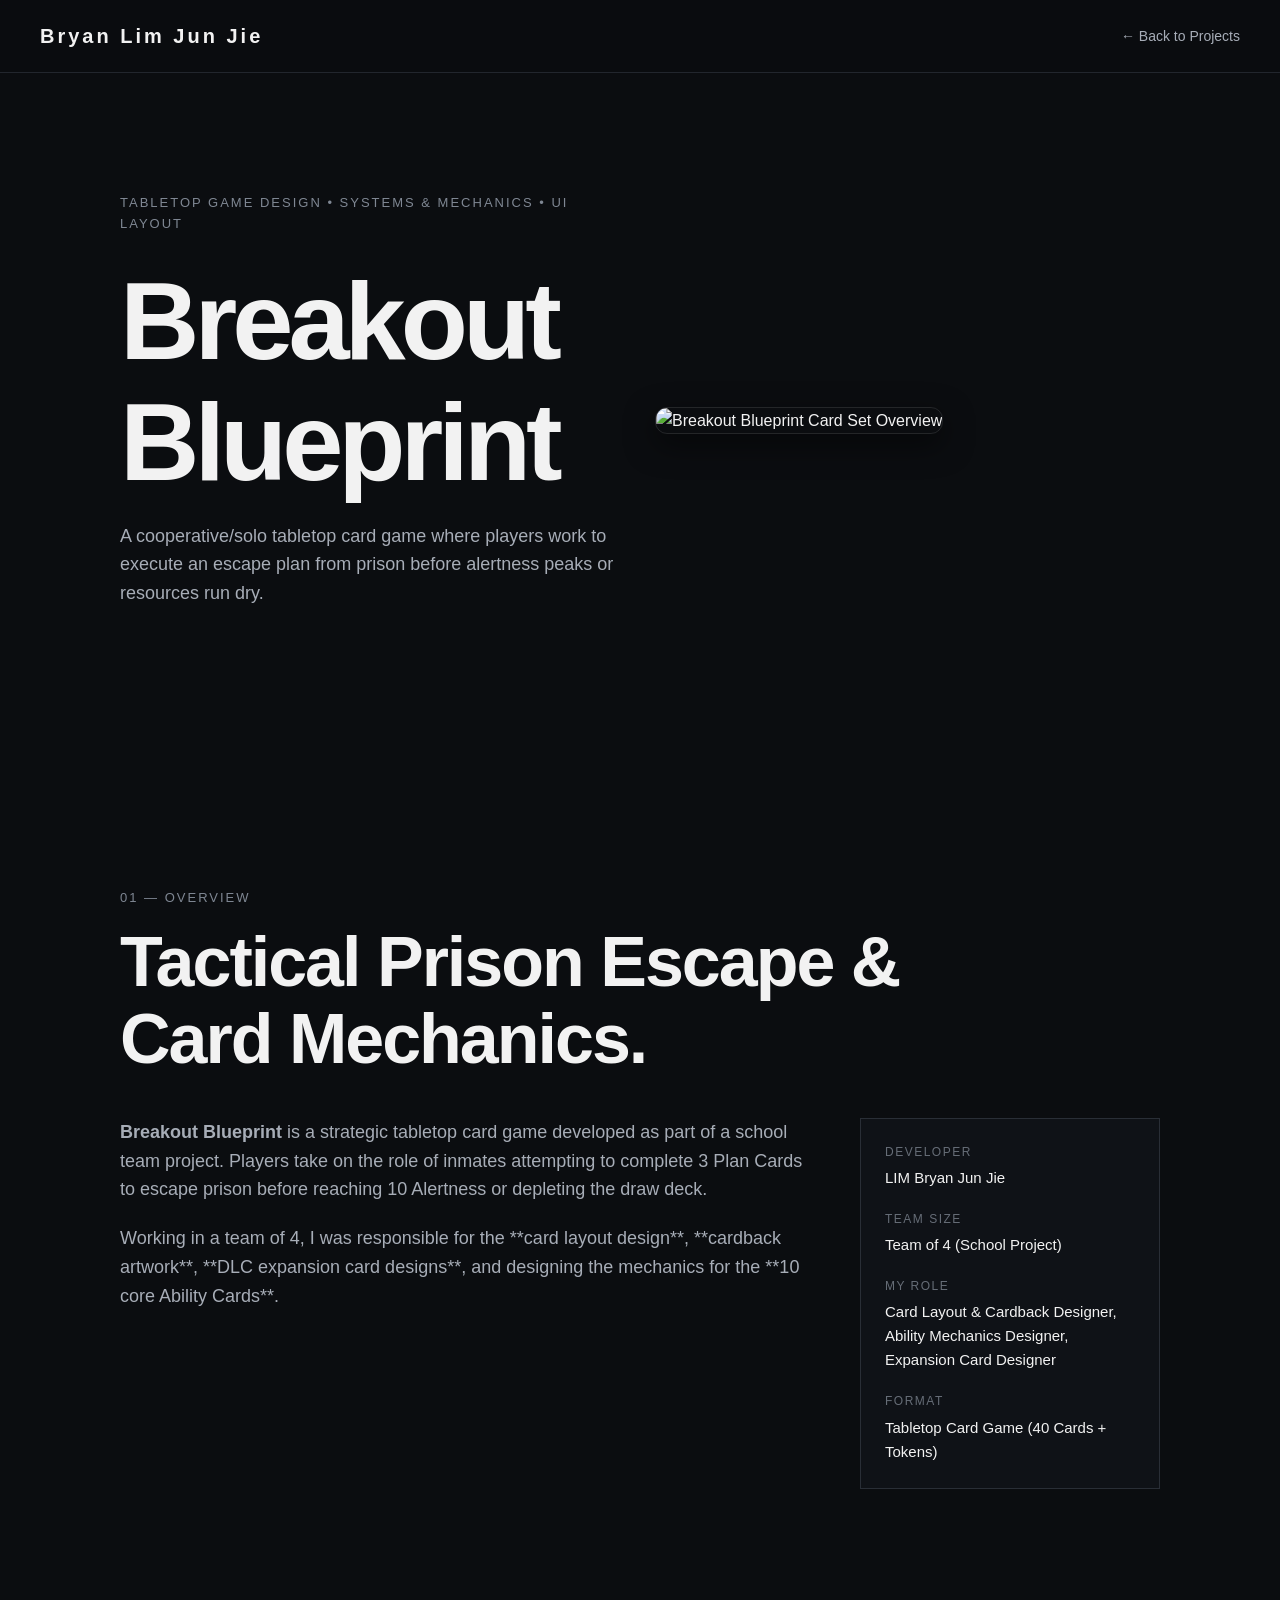
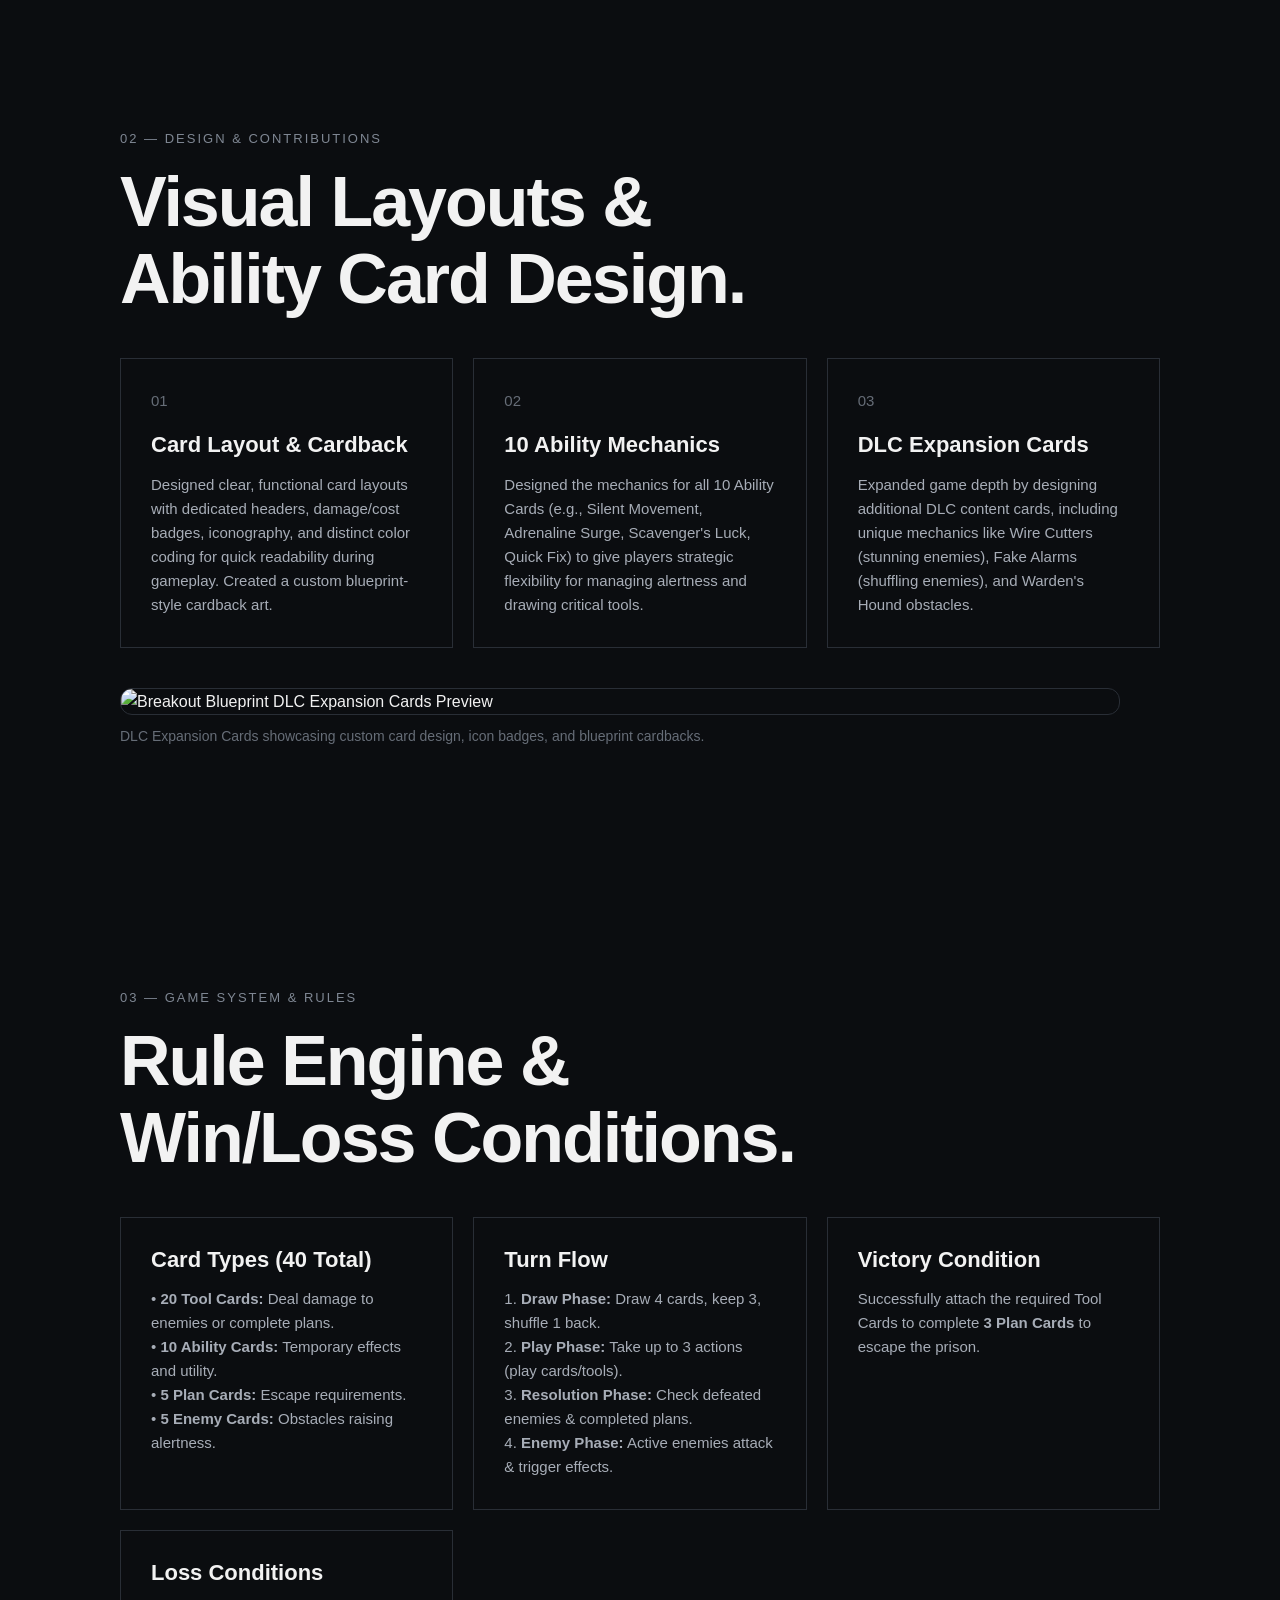
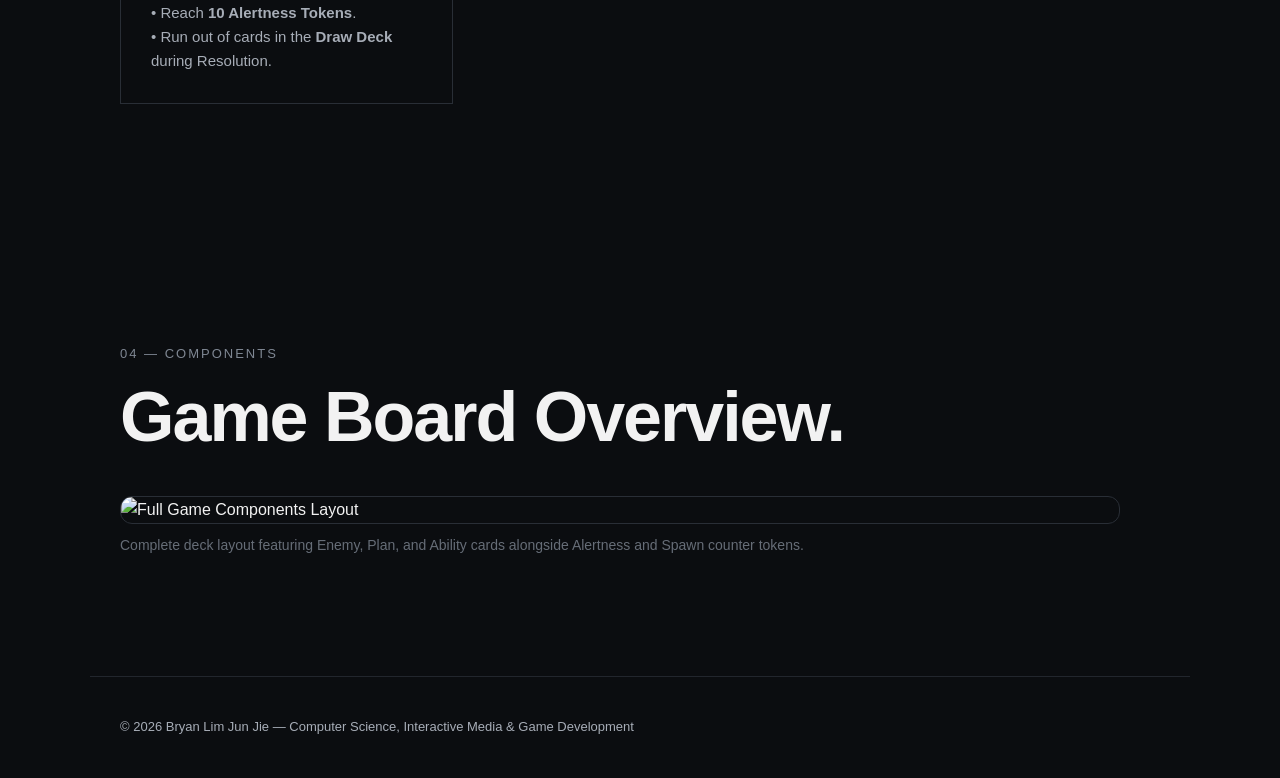
==== projects/breakout-blueprint.html @ c1f67403 "Rename breakout-blueprint to breakout-blueprint.html" ====
<!DOCTYPE html>
<html lang="en">

<head>
    <meta charset="UTF-8">
    <meta name="viewport" content="width=device-width, initial-scale=1.0">

    <title>Breakout Blueprint | Bryan Lim</title>

    <link rel="stylesheet" href="../style.css">
    <style>
        .hero-container {
            display: grid;
            grid-template-columns: 1fr 1fr;
            gap: 30px;
            align-items: center;
            margin-bottom: 50px;
        }

        .hero-cover-img {
            width: 100%;
            height: auto;
            border-radius: 12px;
            border: 1px solid rgba(255, 255, 255, 0.1);
            box-shadow: 0 10px 30px rgba(0, 0, 0, 0.5);
            object-fit: cover;
        }

        .showcase-img {
            width: 100%;
            height: auto;
            border-radius: 12px;
            border: 1px solid rgba(255, 255, 255, 0.1);
            margin-top: 20px;
        }

        @media (max-width: 768px) {
            .hero-container {
                grid-template-columns: 1fr;
            }
        }
    </style>
</head>

<body>

    <!-- Navigation -->
    <nav>
        <a href="../index.html" class="logo">
            Bryan Lim Jun Jie
        </a>

        <a href="../index.html#projects" class="back-link">
            ← Back to Projects
        </a>
    </nav>


    <!-- Hero Header -->
    <header class="hero hero-container">

        <div class="hero-text">
            <p class="eyebrow">
                TABLETOP GAME DESIGN • SYSTEMS & MECHANICS • UI LAYOUT
            </p>

            <h1>
                Breakout Blueprint
            </h1>

            <p class="hero-description">
                A cooperative/solo tabletop card game where players work to execute an escape plan from prison before alertness peaks or resources run dry.
            </p>
        </div>

        <div class="hero-media">
            <img src="../images/image_b9dab9.jpg" alt="Breakout Blueprint Card Set Overview" class="hero-cover-img">
        </div>

    </header>


    <!-- Overview -->
    <section>

        <p class="section-label">
            01 — OVERVIEW
        </p>

        <h2>
            Tactical Prison Escape &<br>
            Card Mechanics.
        </h2>

        <div class="project-info">

            <div class="project-description">

                <p>
                    <strong>Breakout Blueprint</strong> is a strategic tabletop card game developed as part of a school team project. Players take on the role of inmates attempting to complete 3 Plan Cards to escape prison before reaching 10 Alertness or depleting the draw deck.
                </p>

                <p>
                    Working in a team of 4, I was responsible for the **card layout design**, **cardback artwork**, **DLC expansion card designs**, and designing the mechanics for the **10 core Ability Cards**.
                </p>

            </div>

            <div class="project-details">

                <div class="detail">
                    <p class="detail-title">Developer</p>
                    <p class="detail-value">LIM Bryan Jun Jie</p>
                </div>

                <div class="detail">
                    <p class="detail-title">Team Size</p>
                    <p class="detail-value">Team of 4 (School Project)</p>
                </div>

                <div class="detail">
                    <p class="detail-title">My Role</p>
                    <p class="detail-value">Card Layout & Cardback Designer, Ability Mechanics Designer, Expansion Card Designer</p>
                </div>

                <div class="detail">
                    <p class="detail-title">Format</p>
                    <p class="detail-value">Tabletop Card Game (40 Cards + Tokens)</p>
                </div>

            </div>

        </div>

    </section>


    <!-- Design & Contributions -->
    <section>

        <p class="section-label">
            02 — DESIGN & CONTRIBUTIONS
        </p>

        <h2>
            Visual Layouts &<br>
            Ability Card Design.
        </h2>

        <div class="process-grid">

            <article class="process-card">
                <p class="process-number">01</p>
                <h3>Card Layout & Cardback</h3>
                <p>
                    Designed clear, functional card layouts with dedicated headers, damage/cost badges, iconography, and distinct color coding for quick readability during gameplay. Created a custom blueprint-style cardback art.
                </p>
            </article>

            <article class="process-card">
                <p class="process-number">02</p>
                <h3>10 Ability Mechanics</h3>
                <p>
                    Designed the mechanics for all 10 Ability Cards (e.g., Silent Movement, Adrenaline Surge, Scavenger's Luck, Quick Fix) to give players strategic flexibility for managing alertness and drawing critical tools.
                </p>
            </article>

            <article class="process-card">
                <p class="process-number">03</p>
                <h3>DLC Expansion Cards</h3>
                <p>
                    Expanded game depth by designing additional DLC content cards, including unique mechanics like Wire Cutters (stunning enemies), Fake Alarms (shuffling enemies), and Warden's Hound obstacles.
                </p>
            </article>

        </div>

        <div class="design-image">
            <img src="../images/image_b9881d.png" alt="Breakout Blueprint DLC Expansion Cards Preview" class="showcase-img">
            <p class="caption">DLC Expansion Cards showcasing custom card design, icon badges, and blueprint cardbacks.</p>
        </div>

    </section>


    <!-- Game Rules & Structure -->
    <section>

        <p class="section-label">
            03 — GAME SYSTEM & RULES
        </p>

        <h2>
            Rule Engine &<br>
            Win/Loss Conditions.
        </h2>

        <div class="process-grid">

            <article class="process-card">
                <h3>Card Types (40 Total)</h3>
                <p>
                    • <strong>20 Tool Cards:</strong> Deal damage to enemies or complete plans.<br>
                    • <strong>10 Ability Cards:</strong> Temporary effects and utility.<br>
                    • <strong>5 Plan Cards:</strong> Escape requirements.<br>
                    • <strong>5 Enemy Cards:</strong> Obstacles raising alertness.
                </p>
            </article>

            <article class="process-card">
                <h3>Turn Flow</h3>
                <p>
                    1. <strong>Draw Phase:</strong> Draw 4 cards, keep 3, shuffle 1 back.<br>
                    2. <strong>Play Phase:</strong> Take up to 3 actions (play cards/tools).<br>
                    3. <strong>Resolution Phase:</strong> Check defeated enemies & completed plans.<br>
                    4. <strong>Enemy Phase:</strong> Active enemies attack & trigger effects.
                </p>
            </article>

            <article class="process-card">
                <h3>Victory Condition</h3>
                <p>
                    Successfully attach the required Tool Cards to complete <strong>3 Plan Cards</strong> to escape the prison.
                </p>
            </article>

            <article class="process-card">
                <h3>Loss Conditions</h3>
                <p>
                    • Reach <strong>10 Alertness Tokens</strong>.<br>
                    • Run out of cards in the <strong>Draw Deck</strong> during Resolution.
                </p>
            </article>

        </div>

    </section>


    <!-- Gameplay Components -->
    <section>

        <p class="section-label">
            04 — COMPONENTS
        </p>

        <h2>
            Game Board Overview.
        </h2>

        <div class="design-image">
            <img src="../images/image_b9dab9.jpg" alt="Full Game Components Layout" class="showcase-img">
            <p class="caption">Complete deck layout featuring Enemy, Plan, and Ability cards alongside Alertness and Spawn counter tokens.</p>
        </div>

    </section>


    <!-- Footer -->
    <footer>
        <p>
            © 2026 Bryan Lim Jun Jie — Computer Science, Interactive Media & Game Development
        </p>
    </footer>

</body>

</html>
---- style.css ----
/* =========================
   BASE STYLES
========================= */

* {
    margin: 0;
    padding: 0;
    box-sizing: border-box;
}

html {
    scroll-behavior: smooth;
}

body {
    font-family: Arial, Helvetica, sans-serif;
    background: #0b0d10;
    color: #f2f2f2;
    line-height: 1.6;
}

h1,
h2,
h3 {
    line-height: 1.1;
}

p {
    color: #a7adb7;
}

a {
    color: inherit;
    text-decoration: none;
}

section {
    max-width: 1100px;
    margin: 0 auto;
    padding: 120px 30px;
}

header.hero {
    max-width: 1100px;
    margin: 0 auto;
    padding: 120px 30px;
}


/* =========================
   NAVIGATION
========================= */

nav {
    position: sticky;
    top: 0;
    z-index: 100;
    display: flex;
    justify-content: space-between;
    align-items: center;
    padding: 20px 40px;
    background: rgba(11, 13, 16, 0.9);
    backdrop-filter: blur(10px);
    border-bottom: 1px solid #22262d;
}

.logo {
    font-size: 20px;
    font-weight: 700;
    letter-spacing: 3px;
}

.nav-links {
    display: flex;
    gap: 30px;
}

    .nav-links a {
        color: #a7adb7;
        font-size: 14px;
        transition: color 0.2s ease;
    }

        .nav-links a:hover {
            color: #ffffff;
        }

.back-link {
    color: #a7adb7;
    font-size: 14px;
    transition: color 0.2s ease;
}

    .back-link:hover {
        color: #ffffff;
    }


/* =========================
   HERO & TYPOGRAPHY
========================= */

.hero {
    min-height: 70vh;
    display: flex;
    flex-direction: column;
    justify-content: center;
    align-items: flex-start;
}

.eyebrow {
    color: #7f8793;
    font-size: 13px;
    letter-spacing: 2px;
    margin-bottom: 25px;
}

.hero h1 {
    font-size: clamp(60px, 10vw, 110px);
    letter-spacing: -5px;
    margin-bottom: 20px;
}

.hero h2 {
    max-width: 700px;
    font-size: clamp(28px, 5vw, 50px);
    font-weight: 400;
    color: #a7adb7;
    margin-bottom: 30px;
}

.hero-description {
    max-width: 600px;
    font-size: 18px;
    margin-bottom: 40px;
}

.section-label {
    color: #7f8793;
    font-size: 13px;
    letter-spacing: 2px;
    margin-bottom: 15px;
}

section h2 {
    font-size: clamp(40px, 6vw, 70px);
    letter-spacing: -2px;
    margin-bottom: 40px;
}


/* =========================
   BUTTONS
========================= */

.hero-buttons {
    display: flex;
    gap: 15px;
    flex-wrap: wrap;
}

.button {
    display: inline-block;
    padding: 13px 22px;
    background: #ffffff;
    color: #0b0d10;
    font-weight: 600;
    border: 1px solid #ffffff;
    transition: all 0.2s ease;
}

    .button:hover {
        background: transparent;
        color: #ffffff;
    }

    .button.secondary {
        background: transparent;
        color: #ffffff;
    }

        .button.secondary:hover {
            background: #ffffff;
            color: #0b0d10;
        }


/* =========================
   HOME SECTIONS
========================= */

#about,
#skills,
#projects,
#resume,
#contact {
    border-top: 1px solid #22262d;
}

    #about p:not(.section-label),
    #resume > p:not(.section-label),
    #contact > p:not(.section-label) {
        max-width: 750px;
        font-size: 19px;
        margin-bottom: 20px;
    }

.skills-list {
    display: flex;
    flex-wrap: wrap;
    gap: 10px;
}

    .skills-list span {
        padding: 10px 16px;
        border: 1px solid #303640;
        color: #c5cad2;
        font-size: 14px;
    }

.projects {
    display: grid;
    grid-template-columns: repeat(3, 1fr);
    gap: 20px;
}

.project-card {
    min-height: 380px;
    padding: 30px;
    border: 1px solid #292e36;
    display: flex;
    flex-direction: column;
    transition: transform 0.2s ease, border-color 0.2s ease;
}

    .project-card:hover {
        transform: translateY(-5px);
        border-color: #6f7782;
    }

.project-number {
    color: #666d77;
    font-size: 13px;
    margin-bottom: 40px;
}

.project-card h3 {
    font-size: 28px;
    margin-bottom: 20px;
}

.project-card > p:not(.project-number) {
    font-size: 15px;
    margin-bottom: 25px;
}

.project-tags {
    display: flex;
    flex-wrap: wrap;
    gap: 8px;
    margin-top: auto;
    margin-bottom: 25px;
}

    .project-tags span {
        font-size: 12px;
        color: #858c97;
        border: 1px solid #303640;
        padding: 5px 9px;
    }

.project-link {
    font-weight: 600;
    font-size: 14px;
}

    .project-link:hover {
        text-decoration: underline;
    }

.contact-links {
    display: flex;
    gap: 30px;
}

    .contact-links a {
        border-bottom: 1px solid #ffffff;
        padding-bottom: 4px;
    }

        .contact-links a:hover {
            opacity: 0.6;
        }


/* =========================
   MEGA MAKER LAYOUTS
========================= */

/* Overview Section */
.project-info {
    display: grid;
    grid-template-columns: 1fr 300px;
    gap: 40px;
    align-items: start;
    margin-top: 30px;
}

.project-description p {
    font-size: 18px;
    margin-bottom: 20px;
}

.project-details {
    display: flex;
    flex-direction: column;
    gap: 20px;
    padding: 24px;
    border: 1px solid #292e36;
    background: #0f1217;
}

.detail-title {
    font-size: 12px;
    letter-spacing: 1.5px;
    color: #666d77;
    text-transform: uppercase;
    margin-bottom: 4px;
}

.detail-value {
    color: #f2f2f2;
    font-size: 15px;
    font-weight: 500;
}

/* Design Section */
.design-image {
    margin-top: 40px;
}

    .design-image img {
        width: 100%;
        max-width: 1000px;
        height: auto;
        border: 1px solid #292e36;
        display: block;
    }

.caption {
    font-size: 14px;
    color: #666d77;
    margin-top: 10px;
}

/* Level Showcase */
.levels {
    display: grid;
    grid-template-columns: repeat(3, 1fr);
    gap: 20px;
    margin-top: 40px;
}

.level-card {
    border: 1px solid #292e36;
    background: #0f1217;
    display: flex;
    flex-direction: column;
}

.level-video {
    width: 100%;
    aspect-ratio: 16 / 9;
    border: none;
    border-bottom: 1px solid #292e36;
}

.level-content {
    padding: 25px;
    display: flex;
    flex-direction: column;
    flex-grow: 1;
}

.level-number {
    color: #666d77;
    font-size: 13px;
    margin-bottom: 15px;
}

.level-content h3 {
    font-size: 22px;
    margin-bottom: 15px;
}

.level-content p {
    font-size: 14px;
    margin-bottom: 20px;
}

.difficulty {
    margin-top: auto;
    align-self: flex-start;
    font-size: 11px;
    letter-spacing: 1px;
    padding: 4px 10px;
    border: 1px solid #303640;
    color: #a7adb7;
    font-weight: 600;
}

/* Design Process Grid */
.process-grid {
    display: grid;
    grid-template-columns: repeat(3, 1fr);
    gap: 20px;
    margin-top: 40px;
}

.process-card {
    border: 1px solid #292e36;
    padding: 30px;
}

.process-number {
    color: #666d77;
    font-size: 13px;
    margin-bottom: 20px;
}

.process-card h3 {
    font-size: 22px;
    margin-bottom: 15px;
}

.process-card p {
    font-size: 15px;
}

/* Takeaways Section */
.takeaways p {
    max-width: 750px;
    font-size: 18px;
    margin-bottom: 20px;
}


/* =========================
   FOOTER
========================= */

footer {
    max-width: 1100px;
    margin: 0 auto;
    padding: 40px 30px;
    border-top: 1px solid #22262d;
}

    footer p {
        font-size: 13px;
    }


/* =========================
   MOBILE RESPONSIVENESS
========================= */

@media (max-width: 800px) {
    nav {
        padding: 18px 20px;
    }

    .nav-links {
        display: none;
    }

    section,
    header.hero {
        padding: 80px 20px;
    }

    .hero h1 {
        letter-spacing: -3px;
    }

    .projects,
    .project-info,
    .levels,
    .process-grid {
        grid-template-columns: 1fr;
    }

    .contact-links {
        flex-direction: column;
        gap: 15px;
    }
}
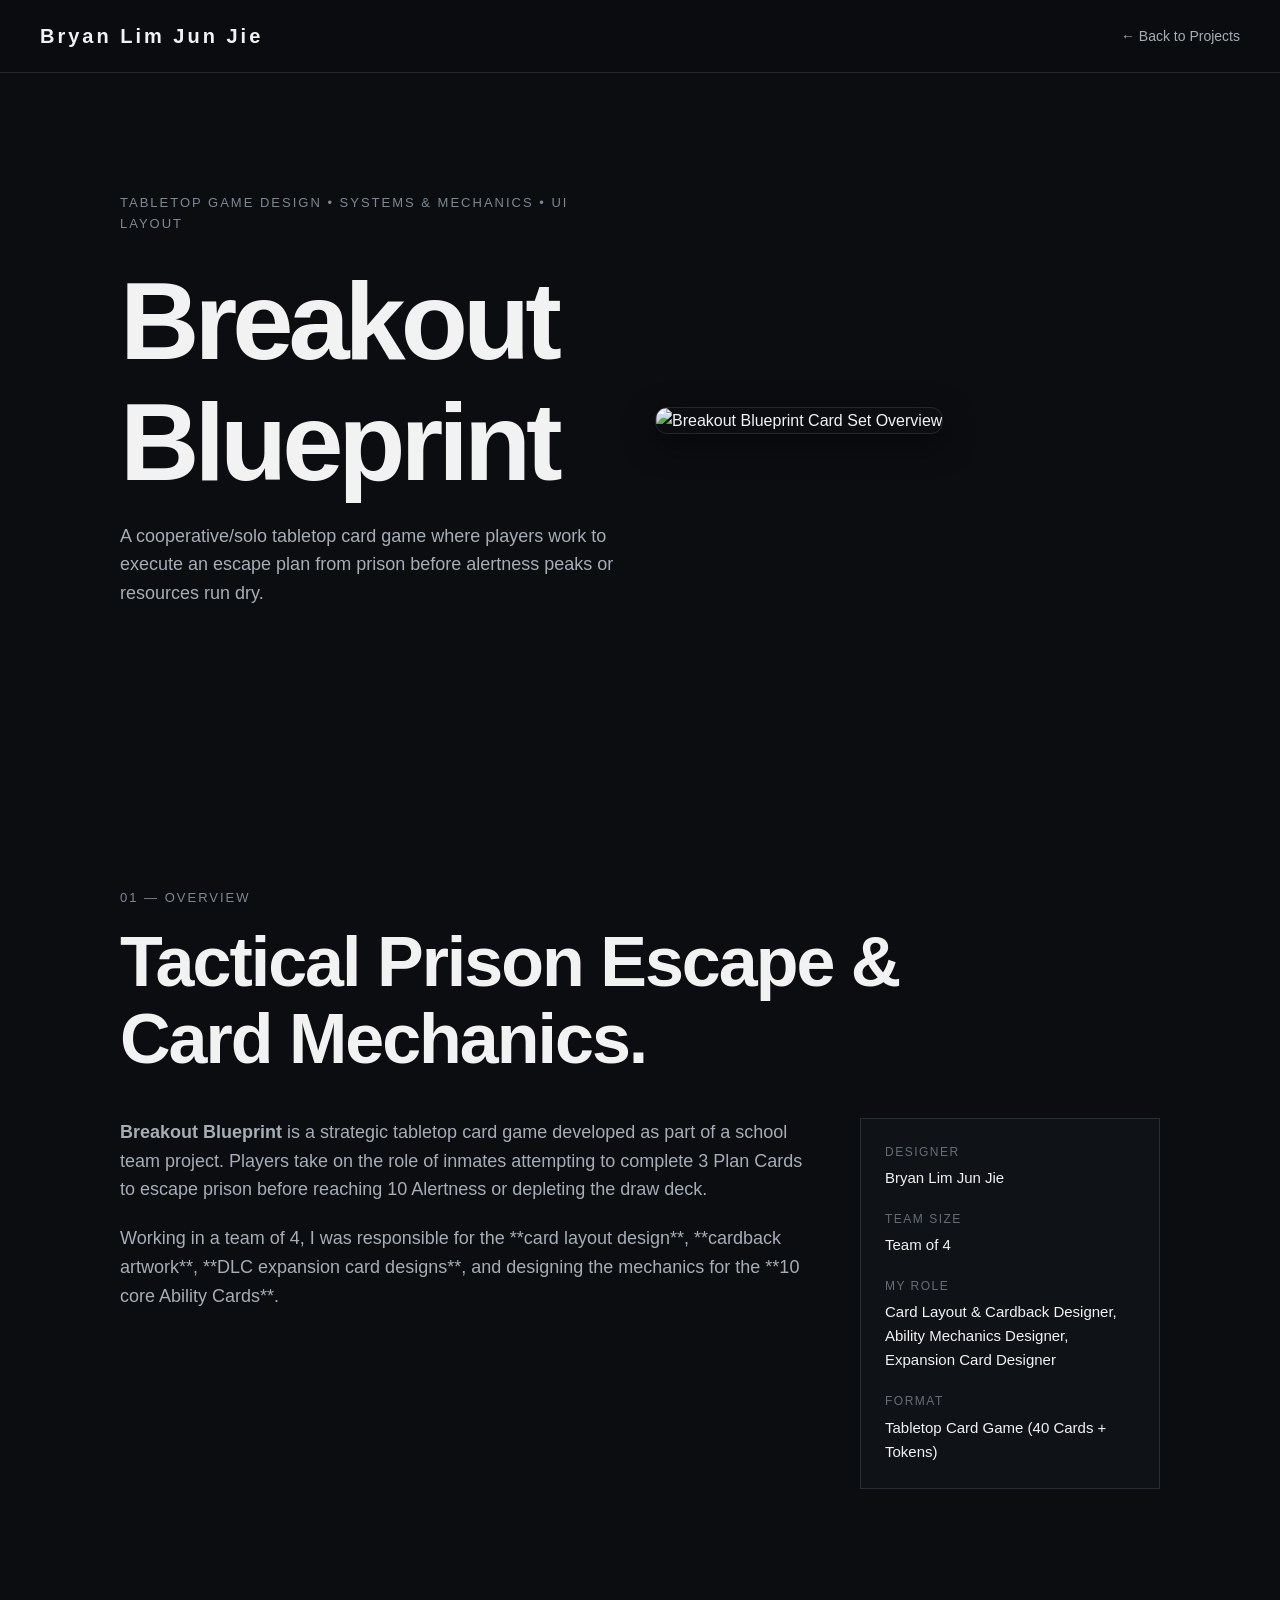
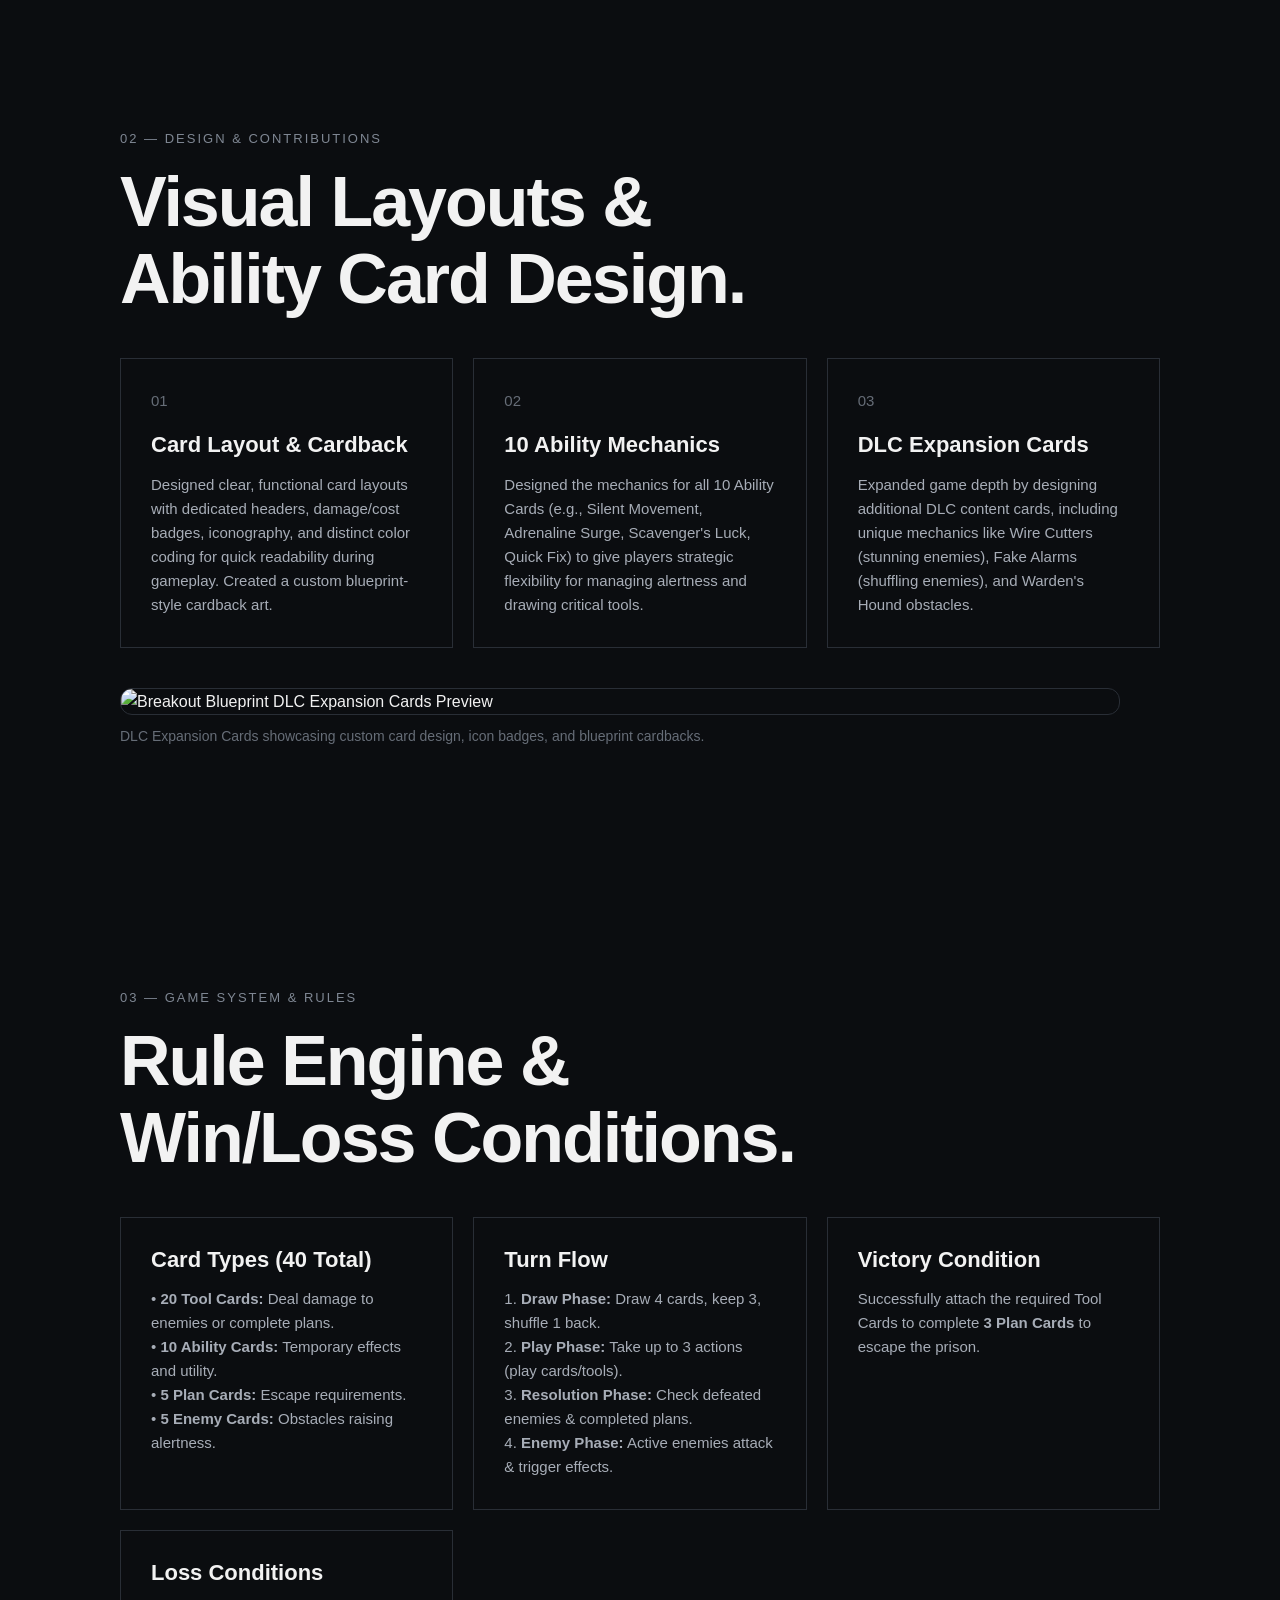
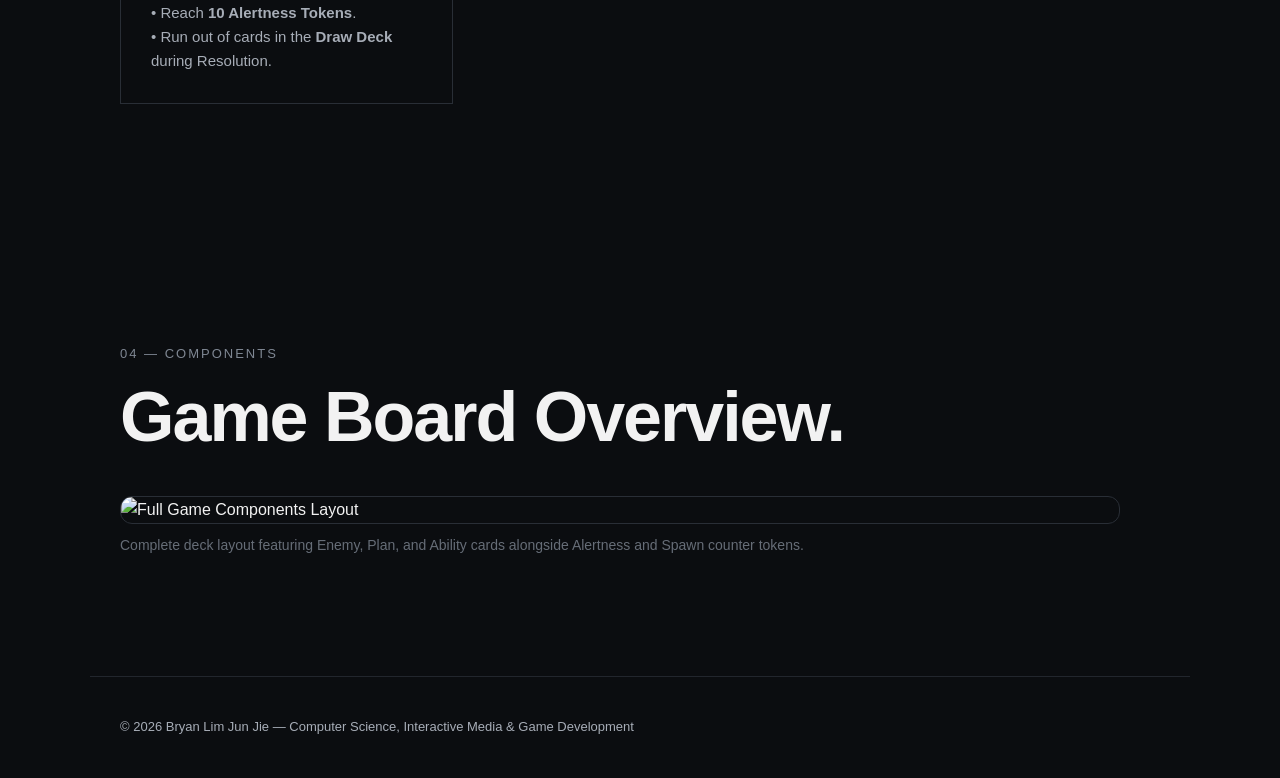
==== commit a649fb44: "Change developer to designer and update team size Updated project details to reflect correct roles a" ====
--- a/projects/breakout-blueprint.html
+++ b/projects/breakout-blueprint.html
@@ -109,13 +109,13 @@
             <div class="project-details">
 
                 <div class="detail">
-                    <p class="detail-title">Developer</p>
-                    <p class="detail-value">LIM Bryan Jun Jie</p>
+                    <p class="detail-title">Designer</p>
+                    <p class="detail-value">Bryan Lim Jun Jie</p>
                 </div>
 
                 <div class="detail">
                     <p class="detail-title">Team Size</p>
-                    <p class="detail-value">Team of 4 (School Project)</p>
+                    <p class="detail-value">Team of 4</p>
                 </div>
 
                 <div class="detail">
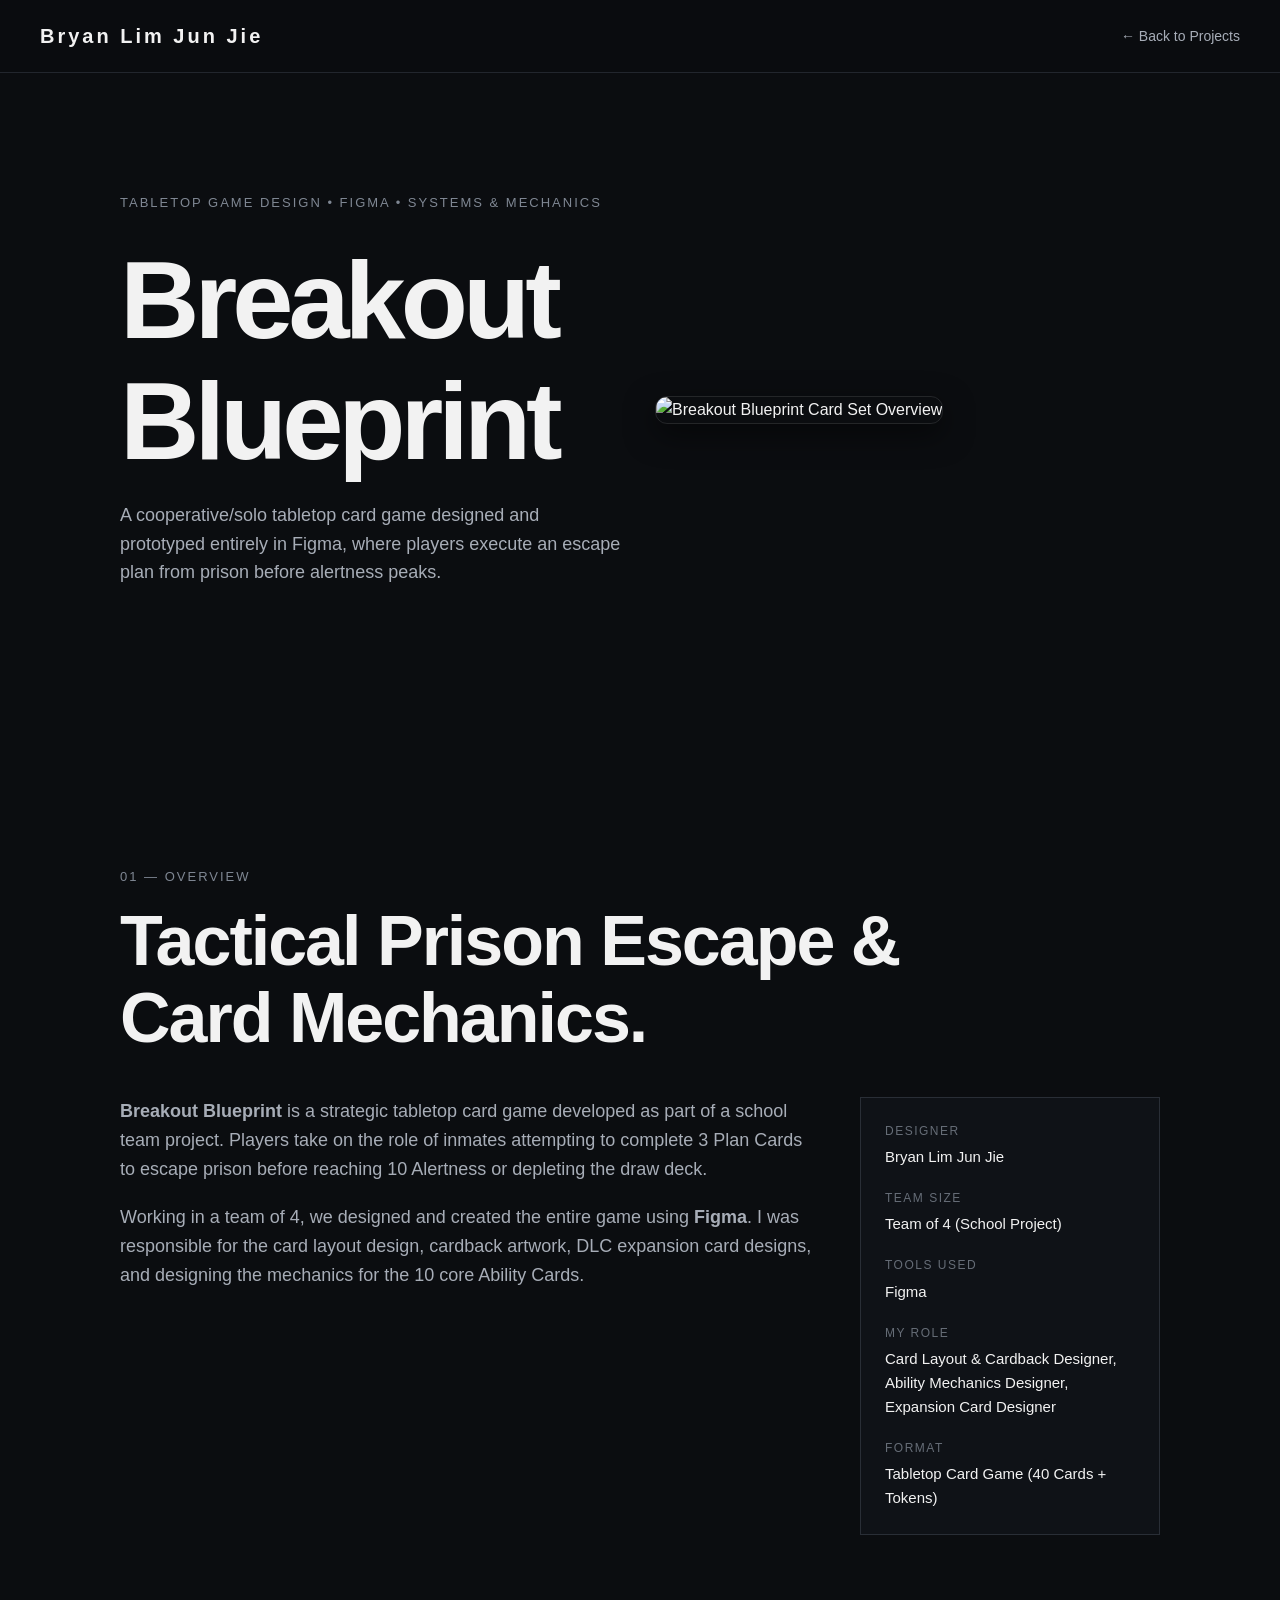
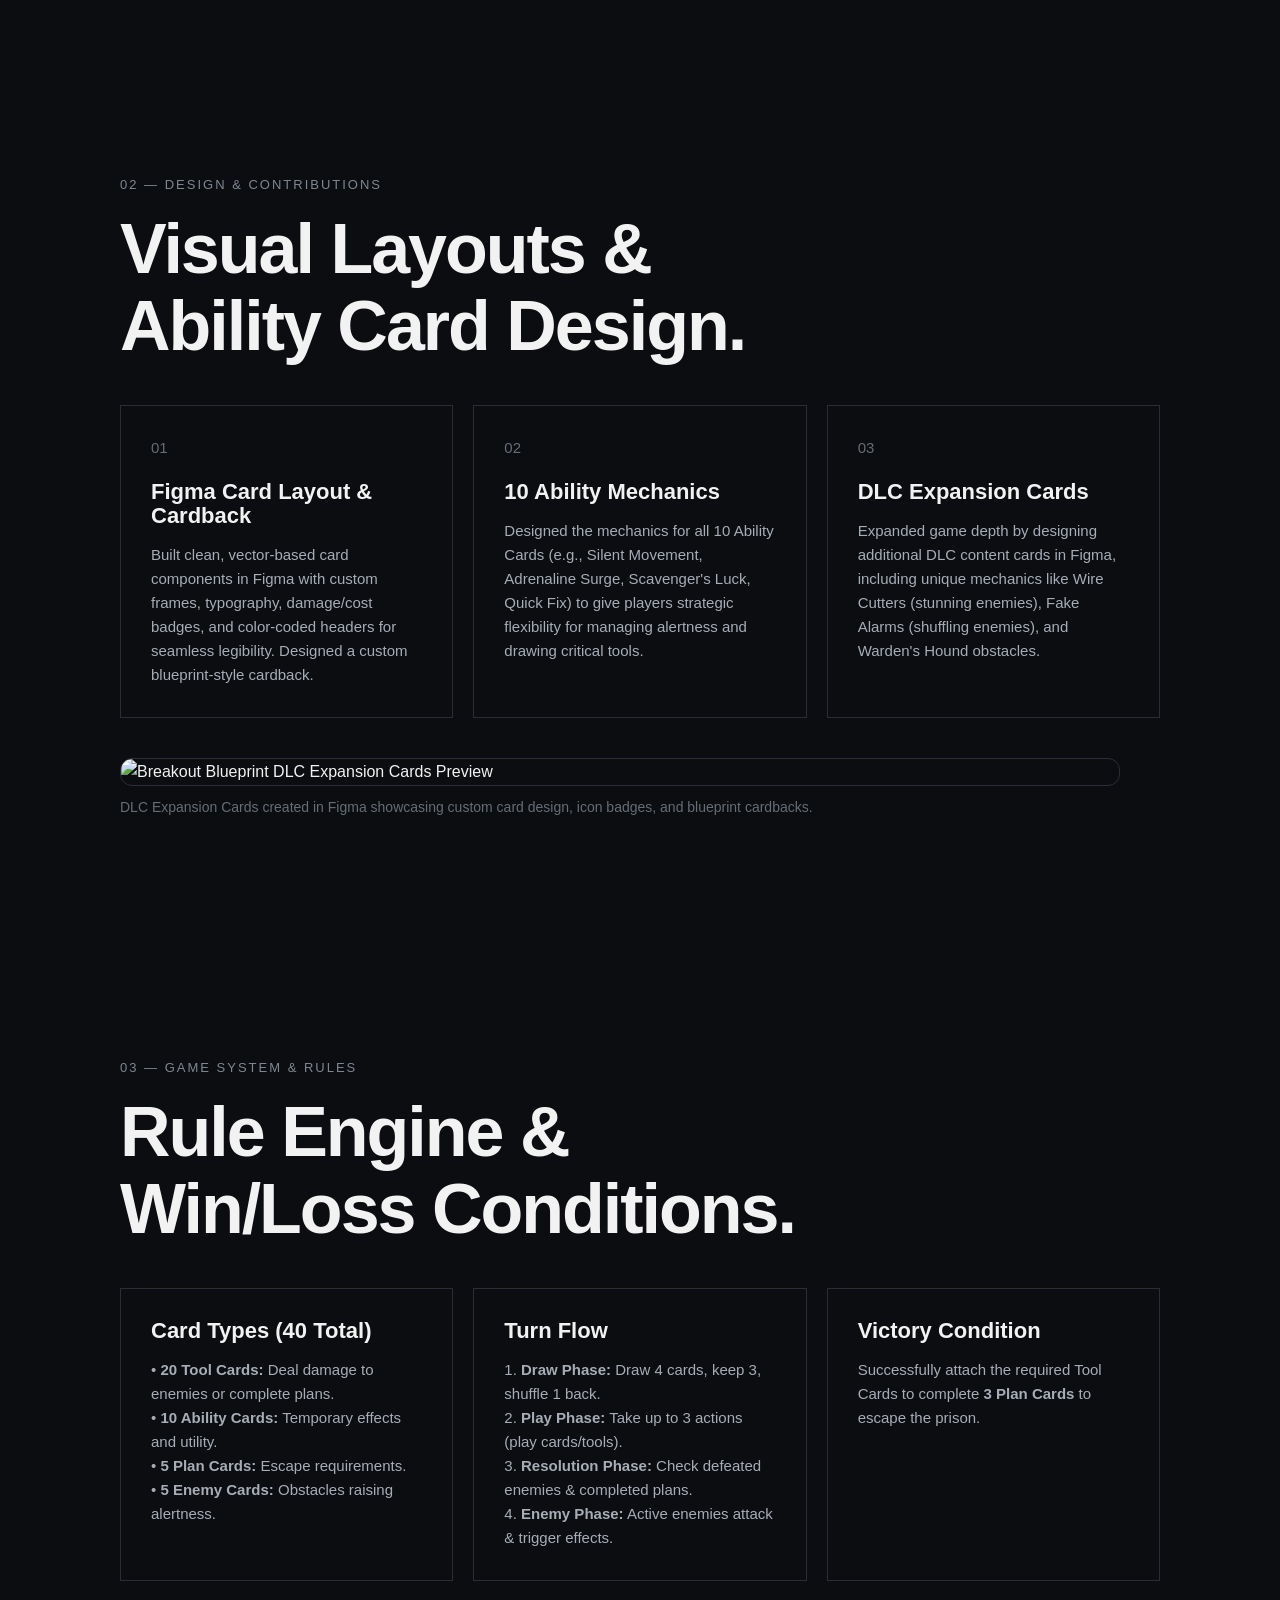
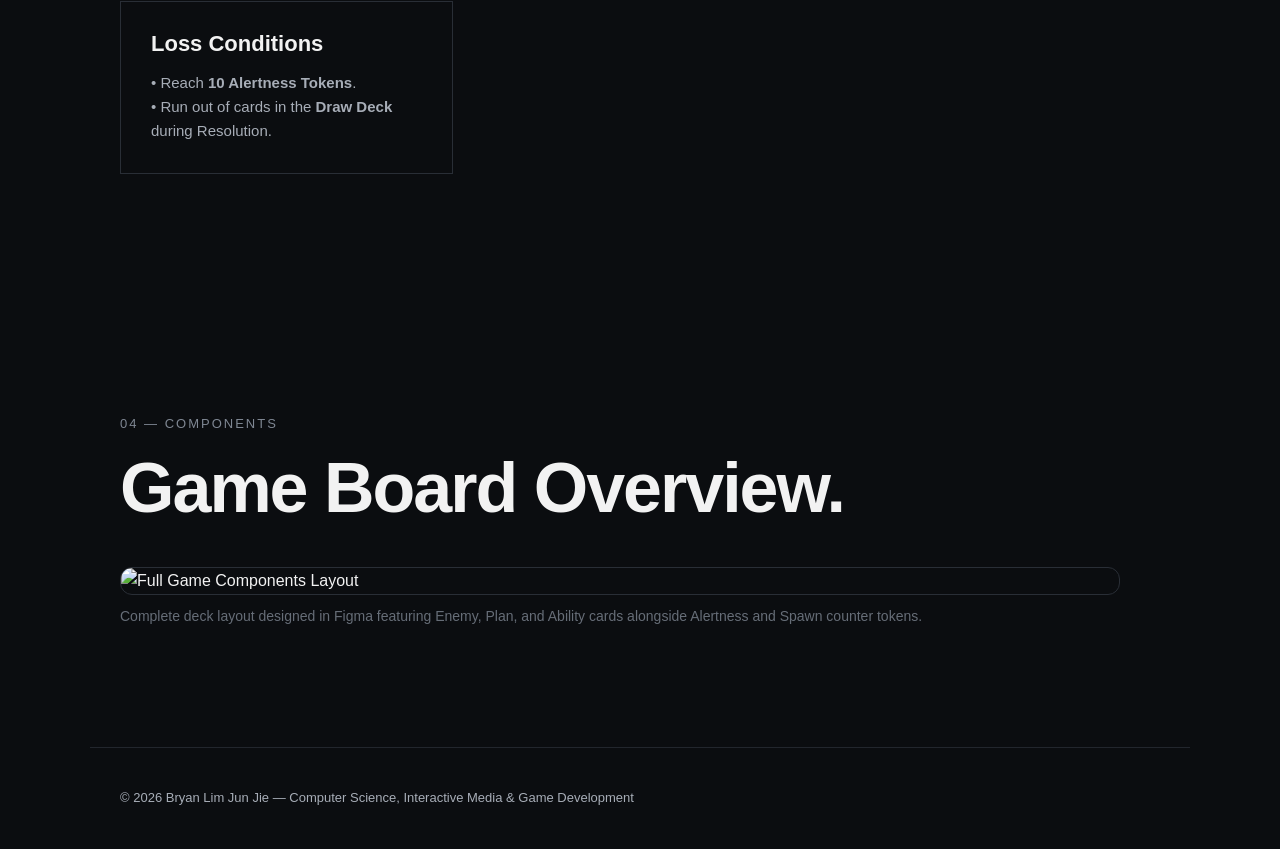
==== commit fa49e427: "Revise project details and emphasize Figma usage Updated descriptions to highlight Figma usage and c" ====
--- a/projects/breakout-blueprint.html
+++ b/projects/breakout-blueprint.html
@@ -61,7 +61,7 @@
 
         <div class="hero-text">
             <p class="eyebrow">
-                TABLETOP GAME DESIGN • SYSTEMS & MECHANICS • UI LAYOUT
+                TABLETOP GAME DESIGN • FIGMA • SYSTEMS & MECHANICS
             </p>
 
             <h1>
@@ -69,7 +69,7 @@
             </h1>
 
             <p class="hero-description">
-                A cooperative/solo tabletop card game where players work to execute an escape plan from prison before alertness peaks or resources run dry.
+                A cooperative/solo tabletop card game designed and prototyped entirely in Figma, where players execute an escape plan from prison before alertness peaks.
             </p>
         </div>
 
@@ -101,7 +101,7 @@
                 </p>
 
                 <p>
-                    Working in a team of 4, I was responsible for the **card layout design**, **cardback artwork**, **DLC expansion card designs**, and designing the mechanics for the **10 core Ability Cards**.
+                    Working in a team of 4, we designed and created the entire game using <strong>Figma</strong>. I was responsible for the card layout design, cardback artwork, DLC expansion card designs, and designing the mechanics for the 10 core Ability Cards.
                 </p>
 
             </div>
@@ -115,7 +115,12 @@
 
                 <div class="detail">
                     <p class="detail-title">Team Size</p>
-                    <p class="detail-value">Team of 4</p>
+                    <p class="detail-value">Team of 4 (School Project)</p>
+                </div>
+
+                <div class="detail">
+                    <p class="detail-title">Tools Used</p>
+                    <p class="detail-value">Figma</p>
                 </div>
 
                 <div class="detail">
@@ -151,9 +156,9 @@
 
             <article class="process-card">
                 <p class="process-number">01</p>
-                <h3>Card Layout & Cardback</h3>
-                <p>
-                    Designed clear, functional card layouts with dedicated headers, damage/cost badges, iconography, and distinct color coding for quick readability during gameplay. Created a custom blueprint-style cardback art.
+                <h3>Figma Card Layout & Cardback</h3>
+                <p>
+                    Built clean, vector-based card components in Figma with custom frames, typography, damage/cost badges, and color-coded headers for seamless legibility. Designed a custom blueprint-style cardback.
                 </p>
             </article>
 
@@ -169,7 +174,7 @@
                 <p class="process-number">03</p>
                 <h3>DLC Expansion Cards</h3>
                 <p>
-                    Expanded game depth by designing additional DLC content cards, including unique mechanics like Wire Cutters (stunning enemies), Fake Alarms (shuffling enemies), and Warden's Hound obstacles.
+                    Expanded game depth by designing additional DLC content cards in Figma, including unique mechanics like Wire Cutters (stunning enemies), Fake Alarms (shuffling enemies), and Warden's Hound obstacles.
                 </p>
             </article>
 
@@ -177,7 +182,7 @@
 
         <div class="design-image">
             <img src="../images/image_b9881d.png" alt="Breakout Blueprint DLC Expansion Cards Preview" class="showcase-img">
-            <p class="caption">DLC Expansion Cards showcasing custom card design, icon badges, and blueprint cardbacks.</p>
+            <p class="caption">DLC Expansion Cards created in Figma showcasing custom card design, icon badges, and blueprint cardbacks.</p>
         </div>
 
     </section>
@@ -250,7 +255,7 @@
 
         <div class="design-image">
             <img src="../images/image_b9dab9.jpg" alt="Full Game Components Layout" class="showcase-img">
-            <p class="caption">Complete deck layout featuring Enemy, Plan, and Ability cards alongside Alertness and Spawn counter tokens.</p>
+            <p class="caption">Complete deck layout designed in Figma featuring Enemy, Plan, and Ability cards alongside Alertness and Spawn counter tokens.</p>
         </div>
 
     </section>
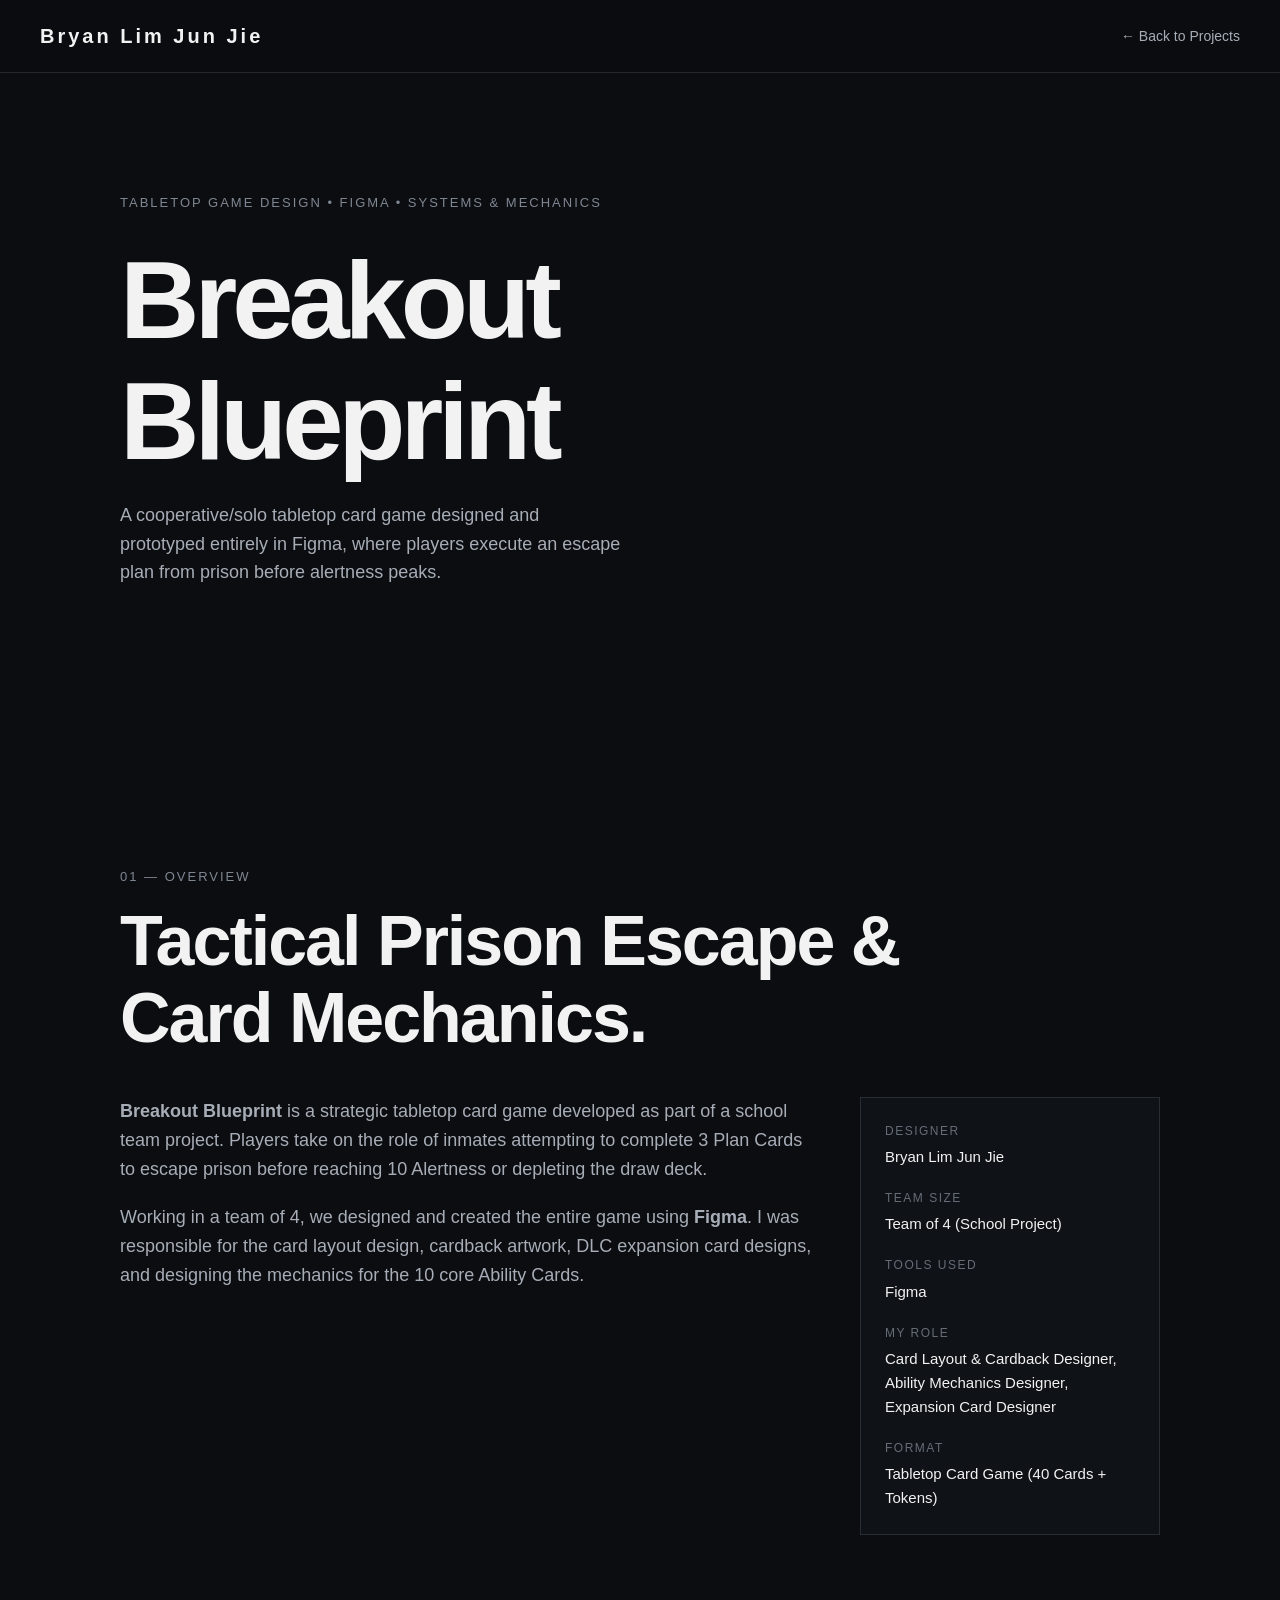
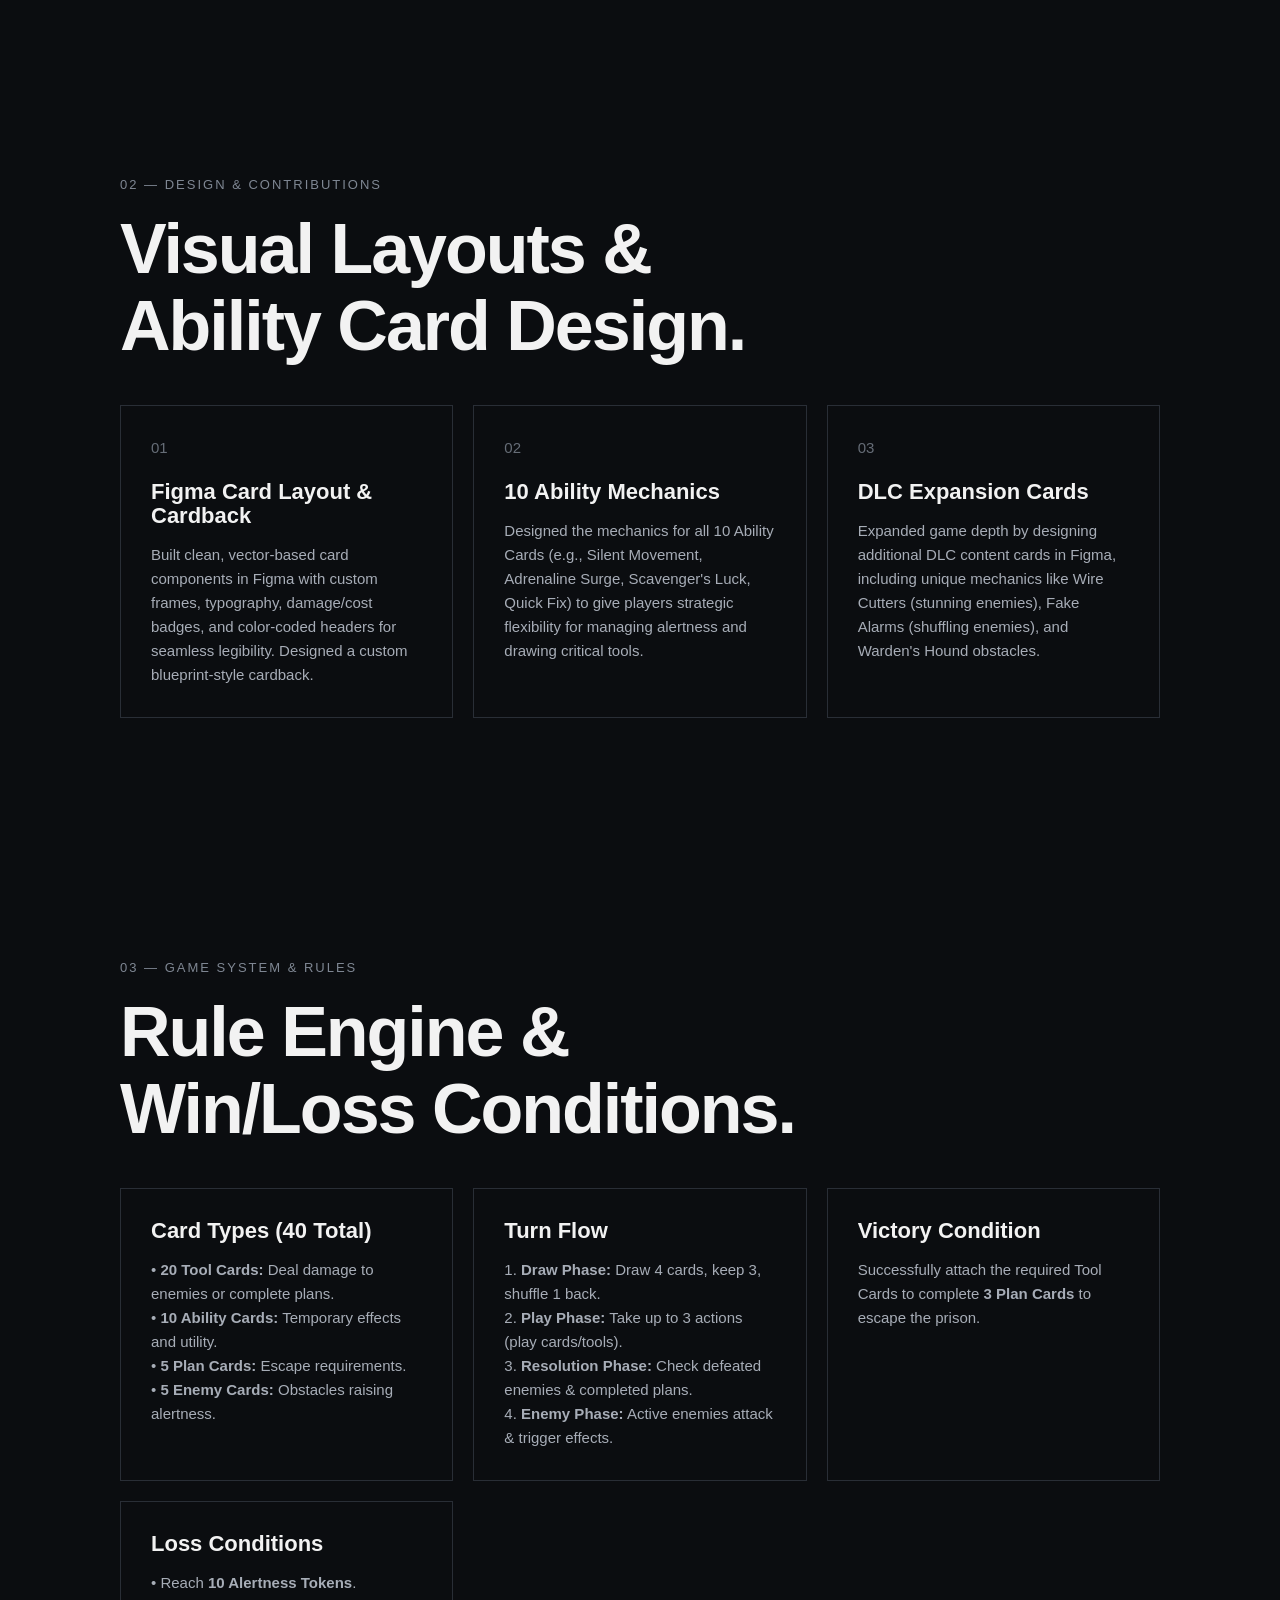
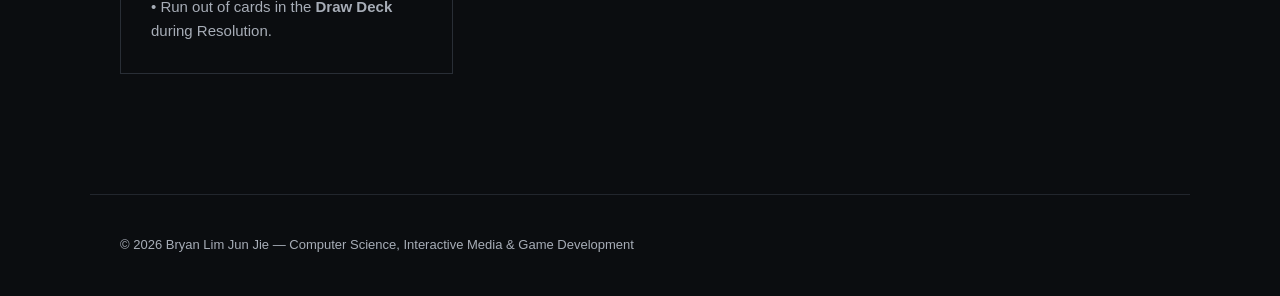
==== commit d60088da: "Fix image paths and uncomment sections in HTML Updated image sources for the Breakout Blueprint proj" ====
--- a/projects/breakout-blueprint.html
+++ b/projects/breakout-blueprint.html
@@ -73,9 +73,11 @@
             </p>
         </div>
 
+        <!-- TODO: uncomment once the cover image is in /images
         <div class="hero-media">
-            <img src="../images/image_b9dab9.jpg" alt="Breakout Blueprint Card Set Overview" class="hero-cover-img">
-        </div>
+            <img src="../images/breakout-cover.jpg" alt="Breakout Blueprint Card Set Overview" class="hero-cover-img">
+        </div>
+        -->
 
     </header>
 
@@ -180,10 +182,12 @@
 
         </div>
 
+        <!-- TODO: uncomment once the DLC cards image is in /images
         <div class="design-image">
-            <img src="../images/image_b9881d.png" alt="Breakout Blueprint DLC Expansion Cards Preview" class="showcase-img">
+            <img src="../images/breakout-dlc-cards.png" alt="Breakout Blueprint DLC Expansion Cards Preview" class="showcase-img">
             <p class="caption">DLC Expansion Cards created in Figma showcasing custom card design, icon badges, and blueprint cardbacks.</p>
         </div>
+        -->
 
     </section>
 
@@ -243,6 +247,7 @@
 
 
     <!-- Gameplay Components -->
+    <!-- TODO: uncomment this whole section once the components image is in /images
     <section>
 
         <p class="section-label">
@@ -254,11 +259,12 @@
         </h2>
 
         <div class="design-image">
-            <img src="../images/image_b9dab9.jpg" alt="Full Game Components Layout" class="showcase-img">
+            <img src="../images/breakout-components.jpg" alt="Full Game Components Layout" class="showcase-img">
             <p class="caption">Complete deck layout designed in Figma featuring Enemy, Plan, and Ability cards alongside Alertness and Spawn counter tokens.</p>
         </div>
 
     </section>
+    -->
 
 
     <!-- Footer -->
